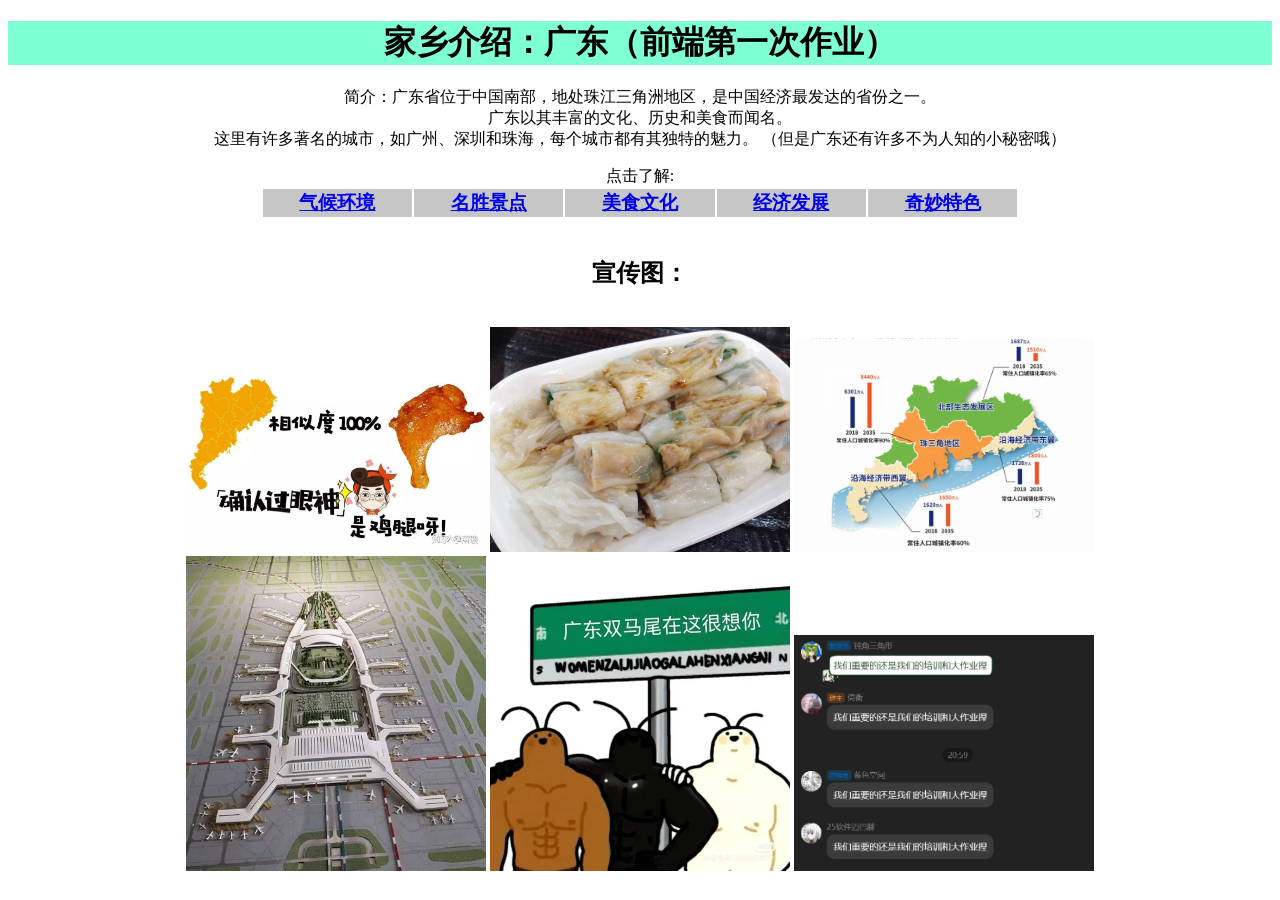
==== index.html @ e21f5397 "first commit" ====
<!DOCTYPE html>
<html lang="zh-CN">
<head>
    <link rel="stylesheet" href="style.css">
    <meta charset="UTF-8">
    <meta name="viewport" content="width=device-width, initial-scale=1.0">
    <title>My First Page</title>
</head>
<body>
    <div style="background-color: aquamarine;">
        <h1>家乡介绍：广东（前端第一次作业）</h1>
    </div>
    
    <p>简介：广东省位于中国南部，地处珠江三角洲地区，是中国经济最发达的省份之一。<br>
        广东以其丰富的文化、历史和美食而闻名。<br>
        这里有许多著名的城市，如广州、深圳和珠海，每个城市都有其独特的魅力。
        （但是广东还有许多不为人知的小秘密哦）
    </p>
    
    点击了解:<br>
    <table>
        <tr>
            <th class="part-title"><a href="1.climate.html">气候环境</a></th>
            <th class="part-title"><a href="2.interest.html">名胜景点</a></th>
            <th class="part-title"><a href="3.food.html">美食文化</a></th>
            <th class="part-title"><a href="4.economic.html">经济发展</a></th>
            <th class="part-title"><a href="5.exceptional.html">奇妙特色</a></th>
        </tr>
    </table>
    <br><h2>宣传图：</h2><br>
    <img src="photo/chick-map.jpg" alt="广东省地图" width="300">
    <img src="photo/dumplings.jpg" alt="肠粉" width="300">
    <img src="photo/生态区位图.jpg" alt="生态区位图" width="300">
    <br>
    <img src="photo/OIP-C.webp" alt="广州白云国际机场" width="300">
    <img src="photo/cookroach.jpg" alt="小精灵" width="300">
    <img src="photo/awa.png" alt="小精灵" width="300">
</body>
</html>
---- style.css ----
.part-title{
    background-color:rgb(198, 198, 198);
    font-size: larger;
}

.list-title{
    background-color: rgb(138, 209, 32);
    font-size: larger;
}

.list-title2{
    background-color: rgb(255, 208, 138);
    font-size: larger;
}

body {
  text-align: center;
}

table {
    width: 60%;
    margin: 0 auto;
}
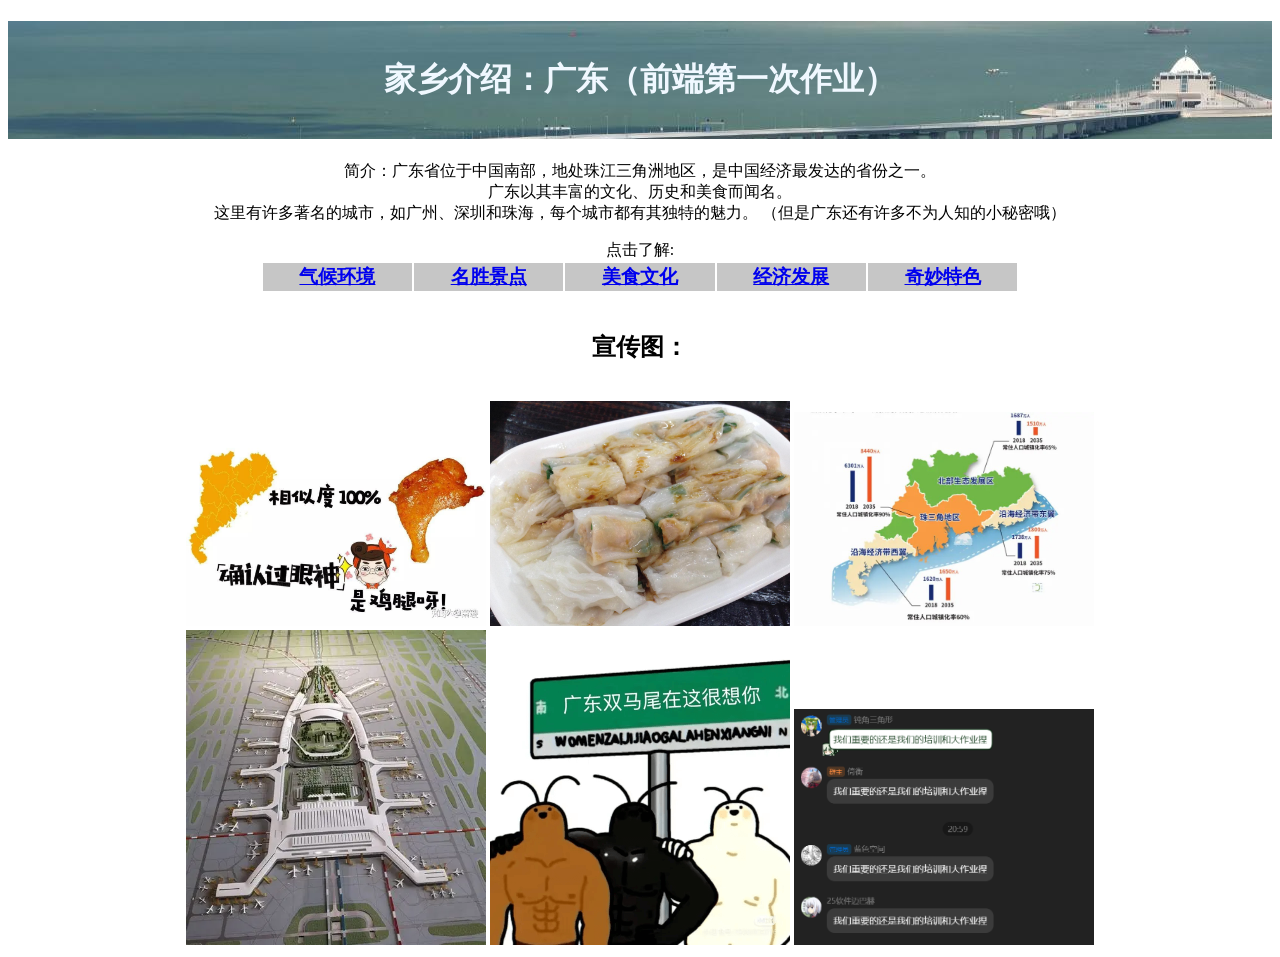
==== commit 27f1b6d3: "nothing" ====
--- a/index.html
+++ b/index.html
@@ -4,11 +4,11 @@
     <link rel="stylesheet" href="style.css">
     <meta charset="UTF-8">
     <meta name="viewport" content="width=device-width, initial-scale=1.0">
-    <title>My First Page</title>
+    <title>家乡介绍：广东（前端第一次作业）</title>
 </head>
 <body>
-    <div style="background-color: aquamarine;">
-        <h1>家乡介绍：广东（前端第一次作业）</h1>
+    <div style="background-image:url(photo/main/bridge1.jpg);color:aliceblue;">
+        <h1><br>家乡介绍：广东（前端第一次作业）<br><br></h1>
     </div>
     
     <p>简介：广东省位于中国南部，地处珠江三角洲地区，是中国经济最发达的省份之一。<br>
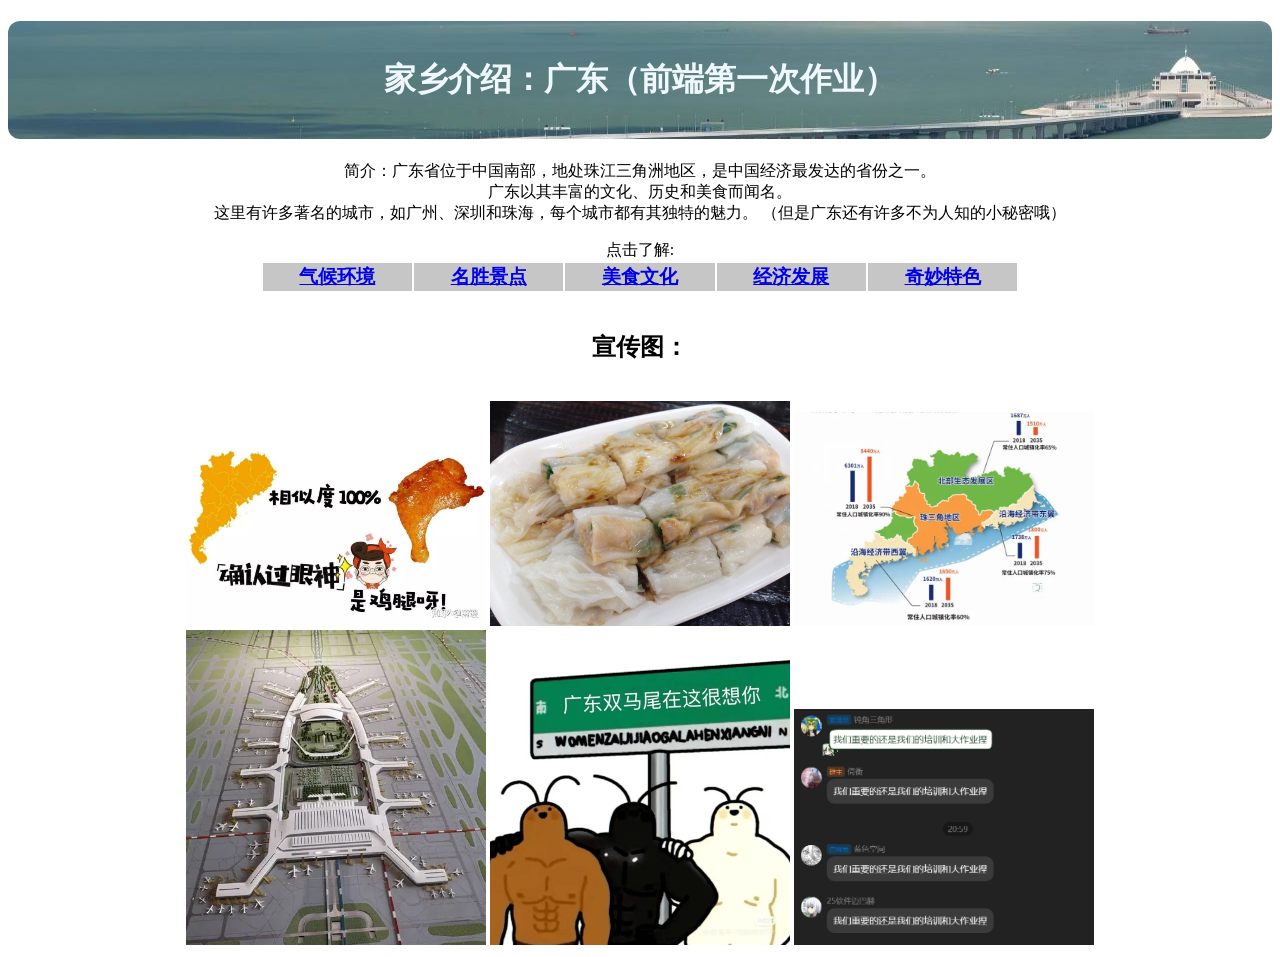
==== commit caf53823: "nothing" ====
--- a/index.html
+++ b/index.html
@@ -7,7 +7,7 @@
     <title>家乡介绍：广东（前端第一次作业）</title>
 </head>
 <body>
-    <div style="background-image:url(photo/main/bridge1.jpg);color:aliceblue;">
+    <div class="page-head">
         <h1><br>家乡介绍：广东（前端第一次作业）<br><br></h1>
     </div>
     
--- a/style.css
+++ b/style.css
@@ -13,6 +13,12 @@
     font-size: larger;
 }
 
+.page-head{
+    background-image:url(photo/main/bridge1.jpg);
+    color:aliceblue;
+    border-radius: 12px;
+}
+
 body {
   text-align: center;
 }
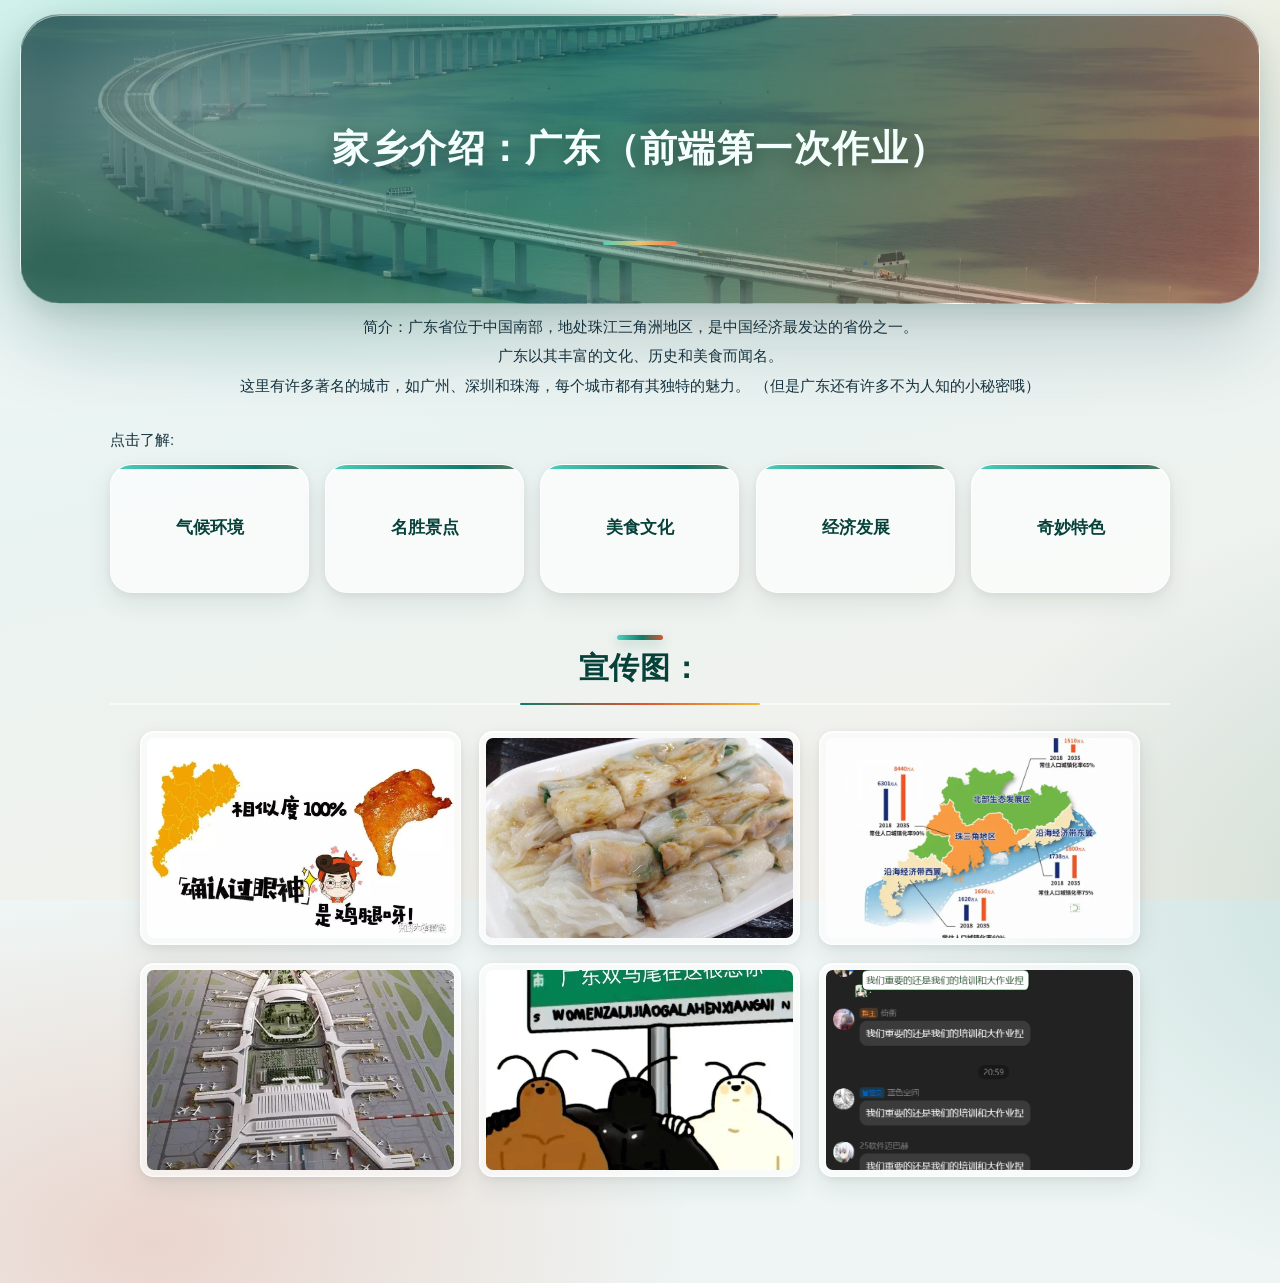
==== commit c3ffcc64: "AIassist" ====
--- a/index.html
+++ b/index.html
@@ -7,33 +7,102 @@
     <title>家乡介绍：广东（前端第一次作业）</title>
 </head>
 <body>
-    <div class="page-head">
+    <div class="page-head" style="overflow:hidden;">
         <h1><br>家乡介绍：广东（前端第一次作业）<br><br></h1>
     </div>
     
-    <p>简介：广东省位于中国南部，地处珠江三角洲地区，是中国经济最发达的省份之一。<br>
+    <p data-reveal>简介：广东省位于中国南部，地处珠江三角洲地区，是中国经济最发达的省份之一。<br>
         广东以其丰富的文化、历史和美食而闻名。<br>
         这里有许多著名的城市，如广州、深圳和珠海，每个城市都有其独特的魅力。
         （但是广东还有许多不为人知的小秘密哦）
     </p>
     
-    点击了解:<br>
+    <div data-reveal="left" style="max-width:1060px;margin:26px auto 10px;text-align:left;">点击了解:</div>
     <table>
         <tr>
-            <th class="part-title"><a href="1.climate.html">气候环境</a></th>
-            <th class="part-title"><a href="2.interest.html">名胜景点</a></th>
-            <th class="part-title"><a href="3.food.html">美食文化</a></th>
-            <th class="part-title"><a href="4.economic.html">经济发展</a></th>
-            <th class="part-title"><a href="5.exceptional.html">奇妙特色</a></th>
+            <th class="part-title" data-reveal="zoom" style="--reveal-delay:0ms"><a href="1.climate.html">气候环境</a></th>
+            <th class="part-title" data-reveal="zoom" style="--reveal-delay:110ms"><a href="2.interest.html">名胜景点</a></th>
+            <th class="part-title" data-reveal="zoom" style="--reveal-delay:220ms"><a href="3.food.html">美食文化</a></th>
+            <th class="part-title" data-reveal="zoom" style="--reveal-delay:330ms"><a href="4.economic.html">经济发展</a></th>
+            <th class="part-title" data-reveal="zoom" style="--reveal-delay:440ms"><a href="5.exceptional.html">奇妙特色</a></th>
         </tr>
     </table>
-    <br><h2>宣传图：</h2><br>
-    <img src="photo/chick-map.jpg" alt="广东省地图" width="300">
-    <img src="photo/dumplings.jpg" alt="肠粉" width="300">
-    <img src="photo/生态区位图.jpg" alt="生态区位图" width="300">
-    <br>
-    <img src="photo/OIP-C.webp" alt="广州白云国际机场" width="300">
-    <img src="photo/cookroach.jpg" alt="小精灵" width="300">
-    <img src="photo/awa.png" alt="小精灵" width="300">
+    <h2 data-reveal="left">宣传图：</h2>
+    
+    <div class="media page-media" data-reveal>
+        <img data-reveal="zoom" style="--reveal-delay:0ms" src="photo/chick-map.jpg" alt="广东省地图" width="300">
+        <img data-reveal="zoom" style="--reveal-delay:90ms" src="photo/dumplings.jpg" alt="肠粉" width="300">
+        <img data-reveal="zoom" style="--reveal-delay:180ms" src="photo/生态区位图.jpg" alt="生态区位图" width="300">
+        <img data-reveal="zoom" style="--reveal-delay:0ms" src="photo/OIP-C.webp" alt="广州白云国际机场" width="300">
+        <img data-reveal="zoom" style="--reveal-delay:90ms" src="photo/cookroach.jpg" alt="小精灵" width="300">
+        <img data-reveal="zoom" style="--reveal-delay:180ms" src="photo/awa.png" alt="小精灵" width="300">
+    </div>
+
+    <script>
+    (function () {
+        var d = document.documentElement;
+        d.classList.add('js-ready');
+
+        function setup() {
+            var items = Array.prototype.slice.call(document.querySelectorAll('[data-reveal]'));
+
+            if (!('IntersectionObserver' in window)) {
+                items.forEach(function (el) { el.classList.add('is-in'); });
+                return;
+            }
+
+            var io = new IntersectionObserver(function (entries) {
+                entries.forEach(function (entry) {
+                    if (entry.isIntersecting) {
+                        entry.target.classList.add('is-in');
+                        io.unobserve(entry.target);
+                    }
+                });
+            }, { threshold: 0.08, rootMargin: '0px 0px -8% 0px' });
+
+            items.forEach(function (el) { io.observe(el); });
+        }
+
+        // 顶部阅读进度条
+        function progress() {
+            var bar = document.createElement('div');
+            bar.className = 'read-progress';
+            bar.setAttribute('aria-hidden', 'true');
+            document.body.appendChild(bar);
+
+            var ticking = false;
+
+            function update() {
+                ticking = false;
+                var doc = document.documentElement;
+                var max = doc.scrollHeight - window.innerHeight;
+                var p = max > 0 ? Math.min(1, Math.max(0, window.pageYOffset / max)) : 0;
+                bar.style.setProperty('--p', p.toFixed(4));
+            }
+
+            function onScroll() {
+                if (!ticking) {
+                    ticking = true;
+                    window.requestAnimationFrame(update);
+                }
+            }
+
+            window.addEventListener('scroll', onScroll, { passive: true });
+            window.addEventListener('resize', onScroll);
+            update();
+        }
+
+        function boot() {
+            setup();
+            progress();
+        }
+
+        if (document.readyState === 'loading') {
+            document.addEventListener('DOMContentLoaded', boot);
+        } else {
+            boot();
+        }
+    })();
+    </script>
 </body>
-</html>+</html>
--- a/style.css
+++ b/style.css
@@ -1,29 +1,1070 @@
-.part-title{
-    background-color:rgb(198, 198, 198);
-    font-size: larger;
-}
-
-.list-title{
-    background-color: rgb(138, 209, 32);
-    font-size: larger;
-}
-
-.list-title2{
-    background-color: rgb(255, 208, 138);
-    font-size: larger;
-}
-
-.page-head{
-    background-image:url(photo/main/bridge1.jpg);
-    color:aliceblue;
-    border-radius: 12px;
+@charset "UTF-8";
+
+/* ==========================================================================
+   家乡介绍：广东 · 视觉与动效层
+   --------------------------------------------------------------------------
+   本文件只负责“表现层”：配色、排版、布局、过渡与动画。
+   页面中的全部文字信息、图片与视频资源均未做任何改动。
+   ========================================================================== */
+
+/* --------------------------------------------------------------------------
+   1. 设计变量
+   -------------------------------------------------------------------------- */
+:root {
+    /* 主色调：岭南青绿 + 木棉暖橙 */
+    --jade-900: #06413a;
+    --jade-800: #0a5b50;
+    --jade-600: #0f7a6b;
+    --jade-300: #4fd1bb;
+    --coral-700: #b3452b;
+    --coral-600: #d9542f;
+    --coral-400: #f4784a;
+    --amber-400: #f7b733;
+    --gold-400: #e9c46a;
+
+    /* 中性色：正文统一用一个偏墨绿的深色，避免有的段落灰、有的段落黑 */
+    --ink: #0d2630;
+    --ink-body: #14313d;
+    --ink-soft: #35525d;
+    --ink-muted: #5f7883;
+    --line: rgba(255, 255, 255, .58);
+    --line-strong: rgba(255, 255, 255, .78);
+
+    /* ---- 液态玻璃（Liquid Glass）参数 ----------------------------------
+       玻璃 = 半透明底色 + 背景模糊与饱和 + 1px 亮边框 + 内高光 + 外投影
+       --glass-*   玻璃底色（越白越亮，透明度越低越“实”）
+       --glass-blur 背景模糊半径；--glass-sat 背景饱和度
+       --edge-*    边缘高光，模拟玻璃厚度对光线的折射
+       -------------------------------------------------------------------- */
+    --glass: rgba(255, 255, 255, .48);
+    --glass-strong: rgba(255, 255, 255, .66);
+    --glass-soft: rgba(255, 255, 255, .30);
+    --glass-tint: rgba(255, 255, 255, .16);
+    --glass-blur: 22px;
+    --glass-sat: 185%;
+    --edge-hi: inset 0 1px 0 rgba(255, 255, 255, .85);
+    --edge-lo: inset 0 -1px 0 rgba(255, 255, 255, .30);
+    --edge-ring: inset 0 0 0 1px rgba(255, 255, 255, .34);
+
+    /* 兼容旧变量名（页面里多处引用，统一指向玻璃色） */
+    --surface: rgba(255, 255, 255, .55);
+    --surface-2: rgba(255, 255, 255, .40);
+    --surface-3: rgba(255, 255, 255, .62);
+
+    /* 页面底色：给玻璃提供可折射的内容，玻璃才有“厚度感” */
+    --page-bg: #eef5f4;
+
+    /* 阴影：玻璃用双层阴影（贴身的接触阴影 + 大范围扩散阴影）才显得悬浮 */
+    --shadow-xs: 0 1px 2px rgba(8, 48, 44, .07);
+    --shadow-sm: 0 2px 8px rgba(8, 48, 44, .07), 0 10px 26px rgba(8, 48, 44, .08);
+    --shadow-md: 0 4px 14px rgba(8, 48, 44, .09), 0 20px 46px rgba(8, 48, 44, .13);
+    --shadow-lg: 0 8px 26px rgba(8, 48, 44, .12), 0 36px 80px rgba(8, 48, 44, .18);
+    --glow-jade: 0 10px 30px rgba(15, 122, 107, .30);
+    --glow-coral: 0 10px 30px rgba(217, 84, 47, .28);
+
+    /* 圆角：玻璃要更圆润才像水滴 */
+    --r-xs: 10px;
+    --r-sm: 14px;
+    --r-md: 22px;
+    --r-lg: 30px;
+    --r-xl: 40px;
+
+    /* 动效曲线与时长 */
+    --ease-out: cubic-bezier(.22, .8, .28, 1);
+    --ease-soft: cubic-bezier(.4, 0, .2, 1);
+    --ease-spring: cubic-bezier(.34, 1.4, .5, 1);
+    --ease-fluid: cubic-bezier(.32, .72, 0, 1);
+    --t-fast: .18s;
+    --t-base: .35s;
+    --t-slow: .7s;
+}
+
+/* --------------------------------------------------------------------------
+   2. 基础与排版
+   -------------------------------------------------------------------------- */
+*,
+*::before,
+*::after {
+    box-sizing: border-box;
+}
+
+html {
+    scroll-behavior: smooth;
+    -webkit-text-size-adjust: 100%;
 }
 
 body {
-  text-align: center;
-}
-
+    margin: 0;
+    padding: 0 0 80px;
+    /* 全文统一居中（标题、正文、列表、卡片文字都继承这一条） */
+    text-align: center;
+    font-family: "PingFang SC", "HarmonyOS Sans SC", "Microsoft YaHei",
+        "Hiragino Sans GB", "Source Han Sans SC", "Noto Sans SC",
+        -apple-system, BlinkMacSystemFont, "Segoe UI", Roboto, Arial, sans-serif;
+    font-size: clamp(15px, 1.02vw, 17px);
+    line-height: 1.85;
+    color: var(--ink-body);
+    background-color: var(--page-bg);
+    /* 背景光斑：给玻璃提供“可被折射的内容”。玻璃之所以像玻璃，
+       靠的就是身后有颜色和明暗变化，纯白底上的玻璃是看不出来的 */
+    background-image:
+        radial-gradient(46% 38% at 14% 6%, rgba(79, 209, 187, .42), transparent 62%),
+        radial-gradient(40% 34% at 88% 2%, rgba(233, 196, 106, .40), transparent 60%),
+        radial-gradient(52% 44% at 78% 62%, rgba(15, 122, 107, .22), transparent 66%),
+        radial-gradient(44% 40% at 8% 92%, rgba(217, 84, 47, .20), transparent 64%),
+        linear-gradient(168deg, #f3faf9 0%, #e9f3f2 45%, #f6f1ea 100%);
+    background-attachment: fixed, fixed, fixed, fixed, fixed;
+    background-size: 150% 150%, 140% 140%, 160% 160%, 150% 150%, 100% 100%;
+    background-repeat: no-repeat;
+    overflow-x: hidden;
+    animation: page-in .8s var(--ease-out) both, bg-drift 34s var(--ease-soft) infinite alternate;
+}
+
+/* 背景光斑缓慢游动：玻璃后的景物在动，玻璃的通透感才活起来 */
+@keyframes bg-drift {
+    from { background-position: 0% 0%, 100% 0%, 100% 100%, 0% 100%, 0 0; }
+    to   { background-position: 6% 4%, 94% 6%, 92% 94%, 6% 92%, 0 0; }
+}
+
+@keyframes page-in {
+    from { opacity: 0; }
+    to   { opacity: 1; }
+}
+
+/* 正文容器：把直接子元素收在中轴线上。
+   注意 1：这里不要写 text-align，否则 :not() 的高优先级会压过标题与卡片的对齐设置，
+           统一交给 body 的 text-align: center 继承。
+   注意 2：必须排除 video —— 视频是 <body> 的直接子元素，
+           一旦被这条规则命中就会被强制拉宽到 1060px（width 属性失效、画面变形）。 */
+body > *:not(.page-head):not(.read-progress):not(script):not(video) {
+    width: min(1060px, calc(100% - 40px));
+    margin-left: auto;
+    margin-right: auto;
+}
+
+/* 段落：统一颜色与居中（不在这里写 text-align，避免重复且便于统一调整） */
+p {
+    margin: 0 auto 1.05em;
+    color: var(--ink-body);
+    line-height: 1.95;
+}
+
+/* 行内跳转链接 */
+a {
+    color: var(--jade-600);
+    font-weight: 600;
+    text-decoration: none;
+    border-bottom: 1px solid rgba(15, 122, 107, .30);
+    transition: color var(--t-fast) var(--ease-soft),
+        border-color var(--t-fast) var(--ease-soft);
+}
+
+a:hover {
+    color: var(--coral-600);
+    border-bottom-color: var(--coral-400);
+}
+
+a:focus-visible {
+    outline: 2px solid var(--jade-300);
+    outline-offset: 3px;
+    border-radius: 4px;
+}
+
+/* 标题 */
+h1, h2, h3, h4 {
+    line-height: 1.35;
+    margin: 0 0 .6em;
+    text-wrap: balance;
+    text-align: center;
+}
+
+/* 章节标题：文字居中，装饰与下划线贴合标题本身
+   用 display:table 才能让块级标题收缩到文字宽度（width:fit-content 对 h2 不生效） */
+h2 {
+    position: relative;
+    display: table;
+    max-width: 100%;
+    margin: 54px auto 26px;
+    padding: 0 4px 15px;
+    font-size: clamp(1.35rem, 2.5vw, 1.9rem);
+    font-weight: 800;
+    letter-spacing: .02em;
+    color: var(--jade-900);
+    text-align: center;
+    border-bottom: 2px solid var(--line);
+}
+
+/* 标题上方的渐变小条，居中放在标题正上方 */
+h2::before {
+    content: "";
+    position: absolute;
+    left: 50%;
+    transform: translateX(-50%);
+    top: -12px;
+    width: 46px;
+    height: 5px;
+    border-radius: 99px;
+    background: linear-gradient(90deg, var(--jade-300), var(--jade-600) 55%, var(--coral-600));
+    box-shadow: 0 4px 12px rgba(15, 122, 107, .30);
+    animation: bar-breathe 4.5s var(--ease-soft) infinite;
+}
+
+/* 下划线从中间向两侧展开 */
+h2::after {
+    content: "";
+    position: absolute;
+    left: 50%;
+    bottom: -2px;
+    width: min(240px, 70%);
+    height: 2px;
+    border-radius: 99px;
+    background: linear-gradient(90deg, var(--jade-600), var(--coral-600), var(--amber-400));
+    transform: translateX(-50%) scaleX(0);
+    transform-origin: center;
+    animation: rule-grow 1.1s var(--ease-out) .25s both;
+}
+
+@keyframes bar-breathe {
+    0%, 100% { transform: translateX(-50%) scaleY(1); opacity: 1; }
+    50%      { transform: translateX(-50%) scaleY(.72); opacity: .85; }
+}
+
+@keyframes rule-grow {
+    from { transform: translateX(-50%) scaleX(0); }
+    to   { transform: translateX(-50%) scaleX(1); }
+}
+
+/* 带内联配色的 h3 小徽标：做成一颗玻璃药丸 */
+h3 {
+    margin: 34px auto 18px;
+    font-size: clamp(1.02rem, 1.5vw, 1.18rem);
+    font-weight: 700;
+    text-align: center;
+}
+
+h3 > div {
+    position: relative;
+    overflow: hidden;
+    display: inline-block;
+    padding: 10px 26px;
+    border-radius: 999px;
+    border: 1px solid rgba(255, 255, 255, .74);
+    box-shadow: var(--shadow-sm), var(--edge-hi), var(--edge-ring);
+    background-image: linear-gradient(180deg, rgba(255, 255, 255, .48), rgba(255, 255, 255, 0) 60%);
+    backdrop-filter: blur(16px) saturate(190%);
+    -webkit-backdrop-filter: blur(16px) saturate(190%);
+    transition: transform var(--t-base) var(--ease-spring),
+        box-shadow var(--t-base) var(--ease-soft);
+}
+
+h3 > div:hover {
+    transform: translateY(-3px) scale(1.02);
+    box-shadow: var(--shadow-md), var(--edge-hi), var(--edge-ring);
+}
+
+hr {
+    width: min(1060px, calc(100% - 40px));
+    height: 1px;
+    margin: 46px auto;
+    border: 0;
+    background: linear-gradient(90deg, transparent, rgba(255, 255, 255, .85) 18%, rgba(255, 255, 255, .85) 82%, transparent);
+}
+
+/* --------------------------------------------------------------------------
+   3. 顶部横幅（page-head）—— 主要玻璃面板
+   -------------------------------------------------------------------------- */
+.page-head {
+    position: relative;
+    isolation: isolate;
+    overflow: hidden;
+    display: flex;
+    align-items: center;
+    justify-content: center;
+    min-height: 240px;
+    width: min(1240px, calc(100% - 28px));
+    margin: 14px auto 8px;
+    padding: 58px 24px;
+    border-radius: var(--r-xl);
+    background-image: linear-gradient(115deg, rgba(6, 65, 58, .72), rgba(15, 122, 107, .52) 46%, rgba(217, 84, 47, .50)), url(photo/main/bridge1.jpg);
+    background-size: cover, cover;
+    background-position: center, center 42%;
+    background-repeat: no-repeat, no-repeat;
+    /* 玻璃三件套：外投影让它浮起来，内侧高光模拟玻璃厚度，1px 亮边勾出轮廓 */
+    border: 1px solid rgba(255, 255, 255, .38);
+    box-shadow:
+        var(--shadow-lg),
+        inset 0 1px 0 rgba(255, 255, 255, .55),
+        inset 0 -18px 40px rgba(255, 255, 255, .10);
+    backdrop-filter: blur(14px) saturate(150%);
+    -webkit-backdrop-filter: blur(14px) saturate(150%);
+    animation: hero-zoom 1.6s var(--ease-out) both;
+    transition: transform var(--t-slow) var(--ease-fluid),
+        box-shadow var(--t-slow) var(--ease-soft);
+}
+
+/* 悬停：玻璃微微抬起并加大扩散阴影，像被指尖托起 */
+.page-head:hover {
+    transform: translateY(-4px);
+    box-shadow:
+        var(--shadow-lg),
+        0 46px 100px rgba(8, 48, 44, .20),
+        inset 0 1px 0 rgba(255, 255, 255, .68);
+}
+
+@keyframes hero-zoom {
+    from { background-size: cover, 112%; opacity: .4; }
+    to   { background-size: cover, 100%; opacity: 1; }
+}
+
+/* 缓慢流动的高光 + 一道斜向流动的高光带（液态感的关键） */
+.page-head::before,
+.page-head::after {
+    content: "";
+    position: absolute;
+    z-index: 0;
+    pointer-events: none;
+}
+
+.page-head::before {
+    inset: -30% -10%;
+    background: radial-gradient(40% 62% at 20% 38%, rgba(255, 255, 255, .34), transparent 64%);
+    animation: hero-breathe 9s var(--ease-soft) infinite alternate;
+}
+
+.page-head::after {
+    inset: -20% -40%;
+    background: linear-gradient(102deg,
+            transparent 38%,
+            rgba(255, 255, 255, .10) 45%,
+            rgba(255, 255, 255, .38) 50%,
+            rgba(255, 255, 255, .10) 55%,
+            transparent 62%);
+    transform: translateX(-60%);
+    animation: liquid-sheen 7.5s var(--ease-fluid) infinite;
+}
+
+/* 高光带缓慢从左扫到右，中途停一下，像液体表面被光扫过 */
+@keyframes liquid-sheen {
+    0%        { transform: translateX(-70%); opacity: 0; }
+    12%       { opacity: 1; }
+    55%       { transform: translateX(70%); opacity: 0; }
+    100%      { transform: translateX(70%); opacity: 0; }
+}
+
+@keyframes hero-breathe {
+    from { opacity: .45; transform: scale(.94); }
+    to   { opacity: 1; transform: scale(1.08); }
+}
+
+.page-head > a {
+    position: relative;
+    z-index: 1;
+    max-width: 100%;
+    border: 0;
+    color: inherit;
+}
+
+.page-head h1 {
+    margin: 0;
+    font-size: clamp(1.05rem, 2.9vw, 2.5rem);
+    font-weight: 800;
+    letter-spacing: .04em;
+    color: #f4fffd;
+    text-shadow: 0 4px 22px rgba(0, 0, 0, .42);
+    overflow-wrap: break-word;
+    transition: transform var(--t-base) var(--ease-spring), letter-spacing var(--t-base) var(--ease-soft);
+    animation: fade-up .9s var(--ease-out) .12s both;
+}
+
+.page-head a:hover h1 {
+    transform: translateY(-4px) scale(1.025);
+    letter-spacing: .07em;
+}
+
+.page-head h1::after {
+    content: "";
+    display: block;
+    width: 74px;
+    height: 4px;
+    margin: 18px auto 0;
+    border-radius: 99px;
+    background: linear-gradient(90deg, var(--jade-300), var(--gold-400), var(--coral-400));
+    box-shadow: 0 0 20px rgba(255, 255, 255, .5);
+    transition: width var(--t-slow) var(--ease-out);
+}
+
+.page-head a:hover h1::after {
+    width: 150px;
+}
+
+/* --------------------------------------------------------------------------
+   4. 首页导航表（.part-title）
+   -------------------------------------------------------------------------- */
 table {
-    width: 60%;
-    margin: 0 auto;
-}+    width: 100%;
+    margin: 0 auto 28px;
+    border-collapse: separate;
+    border-spacing: 0;
+    text-align: center;
+    background: var(--glass);
+    border: 1px solid var(--line);
+    border-radius: var(--r-md);
+    overflow: hidden;
+    box-shadow: var(--shadow-sm), var(--edge-hi);
+    backdrop-filter: blur(var(--glass-blur)) saturate(var(--glass-sat));
+    -webkit-backdrop-filter: blur(var(--glass-blur)) saturate(var(--glass-sat));
+}
+
+/* 兼容不支持 :has() 的旧浏览器：导航卡片仍然是胶囊样式 */
+table th.part-title {
+    padding: 24px 12px;
+    font-size: clamp(.95rem, 1.3vw, 1.1rem);
+    font-weight: 700;
+    color: var(--jade-900);
+    background: var(--glass-strong);
+    border: 1px solid var(--line);
+    border-radius: var(--r-md);
+    box-shadow: var(--shadow-sm), var(--edge-hi);
+}
+
+/* 首页的导航表：卡片式、可点击、悬停抬升 */
+table:has(.part-title) {
+    border: 0;
+    background: transparent;
+    box-shadow: none;
+    overflow: visible;
+}
+
+table:has(.part-title) tr {
+    display: grid;
+    grid-template-columns: repeat(5, minmax(0, 1fr));
+    gap: 16px;
+}
+
+table:has(.part-title) th {
+    display: block;
+}
+
+/* 导航卡片：一块厚玻璃。底色很淡，主要靠模糊 + 亮边 + 内高光成形 */
+.part-title {
+    position: relative;
+    overflow: hidden;
+    padding: 0;
+    font-size: clamp(.95rem, 1.3vw, 1.1rem);
+    background: var(--glass-strong);
+    border: 1px solid var(--line);
+    border-radius: var(--r-md);
+    box-shadow: var(--shadow-sm), var(--edge-hi), var(--edge-ring);
+    backdrop-filter: blur(var(--glass-blur)) saturate(var(--glass-sat));
+    -webkit-backdrop-filter: blur(var(--glass-blur)) saturate(var(--glass-sat));
+    transform-origin: center bottom;
+    transition: transform var(--t-base) var(--ease-spring),
+        box-shadow var(--t-base) var(--ease-soft),
+        border-color var(--t-base) var(--ease-soft),
+        background-color var(--t-base) var(--ease-soft);
+    animation: card-pop .7s var(--ease-spring) both;
+}
+
+/* 玻璃顶部的柔和高光：模拟光从上方打下来的光泽 */
+.part-title {
+    background-image: linear-gradient(180deg, rgba(255, 255, 255, .55), rgba(255, 255, 255, 0) 58%);
+    background-repeat: no-repeat;
+}
+
+.part-title:nth-child(1) { animation-delay: .10s; }
+.part-title:nth-child(2) { animation-delay: .18s; }
+.part-title:nth-child(3) { animation-delay: .26s; }
+.part-title:nth-child(4) { animation-delay: .34s; }
+.part-title:nth-child(5) { animation-delay: .42s; }
+
+@keyframes card-pop {
+    from { opacity: 0; transform: translateY(26px) scale(.94); }
+    to   { opacity: 1; transform: translateY(0) scale(1); }
+}
+
+.part-title > a {
+    display: block;
+    padding: 24px 12px;
+    color: var(--jade-900);
+    font-weight: 700;
+    border: 0;
+    transition: color var(--t-base) var(--ease-soft);
+}
+
+/* 顶部彩条：玻璃边缘的一抹彩色折射 */
+.part-title::before {
+    content: "";
+    position: absolute;
+    inset: 0 0 auto;
+    height: 4px;
+    border-radius: 99px 99px 0 0;
+    background: linear-gradient(90deg, var(--jade-300), var(--jade-600), var(--coral-400), var(--amber-400));
+    background-size: 220% 100%;
+    animation: flow-x 6s linear infinite;
+}
+
+/* 斜向扫过的高光：悬停时玻璃被光扫过，这是“液态”的主要来源 */
+.part-title::after {
+    content: "";
+    position: absolute;
+    inset: -30% -60%;
+    z-index: 0;
+    background: linear-gradient(102deg,
+            transparent 40%,
+            rgba(255, 255, 255, .30) 47%,
+            rgba(255, 255, 255, .78) 50%,
+            rgba(255, 255, 255, .30) 53%,
+            transparent 60%);
+    transform: translateX(-80%) skewX(-6deg);
+    opacity: 0;
+    transition: transform .85s var(--ease-fluid), opacity .5s var(--ease-soft);
+    pointer-events: none;
+}
+
+@keyframes flow-x {
+    from { background-position: 0% 0; }
+    to   { background-position: 220% 0; }
+}
+
+/* 悬停时从下往上填满的渐变层 */
+.part-title > a {
+    position: relative;
+    z-index: 1;
+}
+
+/* 悬停：玻璃加厚（底色更亮、模糊更强）并明显抬起 */
+.part-title:hover,
+.part-title:focus-within {
+    transform: translateY(-10px) scale(1.04);
+    border-color: rgba(255, 255, 255, .92);
+    background: rgba(255, 255, 255, .78);
+    backdrop-filter: blur(30px) saturate(210%);
+    -webkit-backdrop-filter: blur(30px) saturate(210%);
+    box-shadow:
+        var(--shadow-md),
+        var(--glow-jade),
+        inset 0 1px 0 rgba(255, 255, 255, .95),
+        inset 0 0 0 1px rgba(255, 255, 255, .45);
+}
+
+.part-title:hover::after,
+.part-title:focus-within::after {
+    transform: translateX(80%) skewX(-6deg);
+    opacity: 1;
+}
+
+.part-title:hover > a,
+.part-title:focus-within > a {
+    color: var(--jade-900);
+}
+
+/* 小屏导航改为单列堆叠 */
+@media (max-width: 820px) {
+    table:has(.part-title) tr {
+        grid-template-columns: repeat(2, minmax(0, 1fr));
+    }
+}
+
+@media (max-width: 520px) {
+    table:has(.part-title) tr {
+        grid-template-columns: 1fr;
+    }
+}
+
+/* --------------------------------------------------------------------------
+   5. 内容表格（气候对比等）
+   -------------------------------------------------------------------------- */
+table:not(:has(.part-title)) {
+    font-size: clamp(.86rem, 1.15vw, .98rem);
+    line-height: 1.7;
+    transition: transform var(--t-base) var(--ease-out), box-shadow var(--t-base) var(--ease-soft);
+}
+
+table:not(:has(.part-title)):hover {
+    transform: translateY(-4px);
+    box-shadow: var(--shadow-md), var(--edge-hi);
+}
+
+table:not(:has(.part-title)) th {
+    padding: 15px 16px;
+    color: #f4fffd;
+    font-weight: 700;
+    letter-spacing: .04em;
+    background: linear-gradient(135deg,
+            rgba(10, 91, 80, .88),
+            rgba(15, 122, 107, .78) 55%,
+            rgba(217, 84, 47, .74));
+    background-size: 180% 100%;
+    border: 0;
+    border-right: 1px solid rgba(255, 255, 255, .18);
+    box-shadow: inset 0 1px 0 rgba(255, 255, 255, .30);
+    text-shadow: 0 1px 6px rgba(0, 0, 0, .28);
+    animation: flow-x 9s linear infinite;
+}
+
+table:not(:has(.part-title)) th:last-child {
+    border-right: 0;
+}
+
+table:not(:has(.part-title)) td {
+    padding: 14px 16px;
+    color: var(--ink-soft);
+    border: 0;
+    border-bottom: 1px solid rgba(255, 255, 255, .55);
+    border-right: 1px solid rgba(255, 255, 255, .45);
+    transition: background-color var(--t-fast) var(--ease-soft), color var(--t-fast) var(--ease-soft);
+}
+
+table:not(:has(.part-title)) td:first-child {
+    color: var(--ink);
+    font-weight: 600;
+    background: rgba(255, 255, 255, .46);
+}
+
+table:not(:has(.part-title)) td:last-child {
+    border-right: 0;
+}
+
+table:not(:has(.part-title)) tr:last-child td {
+    border-bottom: 0;
+}
+
+table:not(:has(.part-title)) tbody tr:hover td,
+table:not(:has(.part-title)) tr:hover td {
+    background: rgba(79, 209, 187, .22);
+    color: var(--jade-900);
+}
+
+/* --------------------------------------------------------------------------
+   6. 列表与栏目标题（.list-title / .list-title2）
+   -------------------------------------------------------------------------- */
+ul {
+    margin: 0 auto 1.4em;
+    padding: 0;
+    list-style: none;
+}
+
+/* 列表项整体居中；条目内的说明文字保持左对齐，
+   这样多行文字有统一的起始位置，比逐行居中更好读 */
+li {
+    display: block;
+    width: fit-content;
+    max-width: 100%;
+    margin: 0 auto 22px;
+    text-align: left;
+    color: var(--ink-body);
+}
+
+/* 栏目标题条：一块带色玻璃。颜色保留原来绿/橙的区分，但改成半透明 + 模糊，
+   这样身后的背景会透上来，和整体玻璃语言统一 */
+li.list-title,
+li.list-title2 {
+    position: relative;
+    overflow: hidden;
+    display: table;
+    width: auto;
+    max-width: 100%;
+    margin: 0 auto 12px;
+    padding: 15px 30px 15px 24px;
+    font-size: clamp(1.02rem, 1.6vw, 1.2rem);
+    font-weight: 700;
+    line-height: 1.5;
+    text-align: center;
+    border-radius: var(--r-md);
+    box-shadow: var(--shadow-sm), var(--edge-hi), var(--edge-ring);
+    backdrop-filter: blur(16px) saturate(200%);
+    -webkit-backdrop-filter: blur(16px) saturate(200%);
+    cursor: default;
+    transition: transform var(--t-base) var(--ease-spring),
+        box-shadow var(--t-base) var(--ease-soft),
+        letter-spacing var(--t-base) var(--ease-soft),
+        filter var(--t-base) var(--ease-soft);
+}
+
+/* 空标题条（原文里有一条只有 <br> 的条目）：给个占位符，避免塌成一条细线 */
+li.list-title:empty::before,
+li.list-title2:empty::before {
+    content: "\00a0\00a0\00a0\00a0\00a0\00a0";
+}
+
+/* 条目内文字统一用正文色，不再出现“有的有颜色有的没有” */
+li p,
+li > p {
+    color: var(--ink-body);
+}
+
+/* 左侧竖向高光：模拟玻璃侧面折射出的亮边 */
+li.list-title::before,
+li.list-title2::before {
+    content: "";
+    position: absolute;
+    left: 0;
+    top: 0;
+    bottom: 0;
+    width: 6px;
+    border-radius: var(--r-md) 0 0 var(--r-md);
+    background: linear-gradient(180deg, rgba(255, 255, 255, .92), rgba(255, 255, 255, .42));
+}
+
+/* 缓慢扫过的高光 */
+li.list-title::after,
+li.list-title2::after {
+    content: "";
+    position: absolute;
+    top: 0;
+    bottom: 0;
+    left: -60%;
+    width: 45%;
+    background: linear-gradient(100deg, transparent, rgba(255, 255, 255, .70), transparent);
+    transform: skewX(-18deg);
+    animation: sheen 5.5s var(--ease-soft) infinite;
+    pointer-events: none;
+}
+
+@keyframes sheen {
+    0%        { left: -60%; }
+    35%, 100% { left: 130%; }
+}
+
+.list-title {
+    color: var(--jade-900);
+    background: linear-gradient(120deg,
+            rgba(217, 242, 168, .72),
+            rgba(169, 224, 106, .62) 55%,
+            rgba(127, 208, 74, .68));
+    border: 1px solid rgba(255, 255, 255, .70);
+}
+
+.list-title2 {
+    color: #6b3b12;
+    background: linear-gradient(120deg,
+            rgba(255, 227, 189, .74),
+            rgba(255, 203, 138, .64) 55%,
+            rgba(255, 184, 92, .70));
+    border: 1px solid rgba(255, 255, 255, .74);
+}
+
+li.list-title:hover,
+li.list-title2:hover {
+    transform: translateY(-4px);
+    letter-spacing: .015em;
+    filter: saturate(1.12) brightness(1.04);
+    box-shadow: var(--shadow-md), var(--edge-hi), var(--edge-ring);
+}
+
+/* --------------------------------------------------------------------------
+   7. 图片与视频
+   -------------------------------------------------------------------------- */
+img {
+    max-width: 100%;
+    height: auto;
+    margin: 0;
+    padding: 6px;
+    vertical-align: middle;
+    /* 图片是实心内容，不做模糊；只给玻璃感的亮边 + 投影 + 内侧顶边高光 */
+    background: rgba(255, 255, 255, .58);
+    border: 1px solid rgba(255, 255, 255, .70);
+    border-radius: var(--r-sm);
+    box-shadow: var(--shadow-sm),
+        inset 0 1px 0 rgba(255, 255, 255, .90),
+        inset 0 0 0 1px rgba(255, 255, 255, .28);
+    transition: transform .5s var(--ease-spring),
+        box-shadow .5s var(--ease-soft),
+        filter .5s var(--ease-soft);
+}
+
+/* 图片容器：把散在文字里的图片收进来，统一成规则网格，
+   解决“有的太大有的太小、有的挤在一起、有的紧跟文字不换行”的问题 */
+.media {
+    display: grid;
+    grid-template-columns: repeat(auto-fit, minmax(min(100%, 250px), 1fr));
+    gap: 18px;
+    align-items: center;
+    justify-items: center;
+    width: 100%;
+    max-width: 940px;
+    margin: 20px auto 26px;
+}
+
+/* 只有一张图时：适度放大、居中，并保留它本来的比例（不裁切） */
+.media:has(> img:only-of-type) {
+    grid-template-columns: minmax(0, 1fr);
+    max-width: 680px;
+}
+
+.media:has(> img:only-of-type) > img {
+    aspect-ratio: auto;
+}
+
+/* 首页宣传图：固定三列 = 两行三张 */
+.page-media {
+    grid-template-columns: repeat(3, minmax(0, 1fr));
+    max-width: 1000px;
+}
+
+/* 容器里所有图片统一尺寸，不再受各图 width 属性影响 */
+.media > img {
+    width: 100%;
+    height: auto;
+    aspect-ratio: 3 / 2;
+    object-fit: cover;
+    margin: 0;
+}
+
+/* 图片组后面的 <br> 交给容器负责换行，删掉多余的换行标签 */
+.media + br,
+.media:has(+ br) + br {
+    display: none;
+}
+
+/* 子项说明文字与标题条贴近，保持“一整块”的观感 */
+li > p {
+    margin-top: 0;
+    margin-bottom: 14px;
+}
+
+/* 含视频的容器不需要额外底边距（视频自带外边距） */
+li > p:has(> video) {
+    margin-bottom: 0;
+}
+
+img:hover {
+    transform: translateY(-9px) scale(1.035);
+    box-shadow: var(--shadow-lg), inset 0 1px 0 rgba(255, 255, 255, .95);
+    filter: saturate(1.12) contrast(1.03);
+    z-index: 2;
+}
+
+/* 外层 <p> 收缩到视频的原始宽度，让视频居中且不被拉伸
+   （如果视频外面包了容器，用这条；5.exceptional.html 里视频是 body 的直接子元素，
+     所以下面 video 的规则必须能独立工作） */
+p:has(> video) {
+    width: fit-content;
+    max-width: 100%;
+    margin: 8px auto 26px;
+}
+
+video {
+    display: block;
+    /* 实测注意事项（改动前请看）：
+       1) 只给 max-width:100% —— 让 <video> 保持 width 属性给出的原始尺寸，
+          窄屏时自动等比收缩；
+       2) 千万不要加 max-height！一旦同时存在 max-width 与 max-height，
+          Chromium 会把视频盒子撑满整栏（1060px）再去卡高度，画面被压变形，
+          竖屏视频尤其明显；
+       3) 也不要写 width:100% / max-width:800px，同样会把视频放大。 */
+    max-width: 100%;
+    height: auto;
+    object-fit: contain;
+    margin: 22px auto;
+    /* 注意：视频上不要加 backdrop-filter —— 它会把正在播放的画面也一起糊掉/压暗 */
+    background: rgba(255, 255, 255, .58);
+    border: 1px solid rgba(255, 255, 255, .72);
+    border-radius: var(--r-md);
+    box-shadow: var(--shadow-md), var(--edge-hi);
+    transition: transform var(--t-base) var(--ease-out), box-shadow var(--t-base) var(--ease-soft);
+}
+
+video:hover {
+    transform: scale(1.012);
+    box-shadow: var(--shadow-lg);
+}
+
+/* 视频行：让同一组里的视频并排放在一行；
+   一行放不下时由 flex 等比缩小，始终保持各自原始比例、不变形 */
+.video-row {
+    display: flex;
+    flex-wrap: nowrap;
+    justify-content: center;
+    align-items: center;
+    gap: 24px;
+    width: min(1060px, calc(100% - 40px));
+    margin: 26px auto;
+}
+
+.video-item {
+    flex: 0 1 auto;
+    min-width: 0;
+    display: flex;
+    align-items: center;
+    justify-content: center;
+}
+
+.video-item > video {
+    margin: 0;
+}
+
+/* --------------------------------------------------------------------------
+   8. 进入视口动画（由页面底部的小脚本添加 .is-in）
+   -------------------------------------------------------------------------- */
+html.js-ready [data-reveal] {
+    opacity: 0;
+    transform: translate3d(0, 26px, 0);
+    transition: opacity .7s var(--ease-out), transform .7s var(--ease-out);
+    transition-delay: var(--reveal-delay, 0ms);
+    will-change: opacity, transform;
+}
+
+html.js-ready [data-reveal].is-in {
+    opacity: 1;
+    transform: translate3d(0, 0, 0);
+}
+
+/* data-reveal="left" / "right"：左右滑入 */
+html.js-ready [data-reveal="left"] {
+    transform: translate3d(-34px, 0, 0);
+}
+
+html.js-ready [data-reveal="right"] {
+    transform: translate3d(34px, 0, 0);
+}
+
+html.js-ready [data-reveal="zoom"] {
+    transform: scale(.9);
+}
+
+/* 用于表格等“悬停自带位移”的元素：只淡入 + 轻微模糊，避免覆盖 hover 效果 */
+html.js-ready [data-reveal="fade"] {
+    transform: none;
+    filter: blur(6px);
+    transition: opacity .7s var(--ease-out), filter .7s var(--ease-out);
+    transition-delay: var(--reveal-delay, 0ms);
+}
+
+html.js-ready [data-reveal="fade"].is-in {
+    filter: blur(0);
+}
+
+html.js-ready [data-reveal].is-in {
+    transform: none;
+}
+
+@keyframes fade-up {
+    from { opacity: 0; transform: translateY(26px); }
+    to   { opacity: 1; transform: translateY(0); }
+}
+
+/* --------------------------------------------------------------------------
+   9. 顶部阅读进度条
+   -------------------------------------------------------------------------- */
+.read-progress {
+    position: fixed;
+    top: 0;
+    left: 0;
+    width: 100%;
+    height: 4px;
+    z-index: 999;
+    transform: scaleX(var(--p, 0));
+    transform-origin: 0 50%;
+    background: linear-gradient(90deg, var(--jade-300), var(--jade-600) 42%, var(--gold-400) 72%, var(--coral-600));
+    box-shadow: 0 0 14px rgba(15, 122, 107, .45);
+    transition: transform .12s linear;
+    pointer-events: none;
+}
+
+/* --------------------------------------------------------------------------
+   10. 响应式
+   -------------------------------------------------------------------------- */
+@media (max-width: 900px) {
+    .page-head {
+        min-height: 200px;
+        padding: 44px 20px;
+        border-radius: 0 0 var(--r-lg) var(--r-lg);
+    }
+
+    h2 {
+        margin-top: 42px;
+    }
+
+    /* 图片容器：小屏适当缩小间距与最小列宽 */
+    .media {
+        gap: 14px;
+        grid-template-columns: repeat(auto-fit, minmax(min(100%, 200px), 1fr));
+    }
+
+    .media > img {
+        padding: 5px;
+    }
+
+    .page-media {
+        grid-template-columns: repeat(3, minmax(0, 1fr));
+    }
+
+    li.list-title,
+    li.list-title2 {
+        padding: 13px 20px 13px 18px;
+    }
+}
+
+@media (max-width: 700px) {
+    /* 窄屏下首页宣传图改为两列，避免三列太挤 */
+    .page-media {
+        grid-template-columns: repeat(2, minmax(0, 1fr));
+    }
+
+    /* 手机屏太窄，两个视频并排会小到看不清，改为上下排列 */
+    .video-row {
+        flex-wrap: wrap;
+        gap: 16px;
+    }
+
+    .video-item {
+        flex: 1 1 100%;
+    }
+}
+
+@media (max-width: 560px) {
+    body {
+        padding-bottom: 56px;
+    }
+
+    body > *:not(.page-head):not(.read-progress):not(script):not(video) {
+        width: calc(100% - 28px);
+    }
+
+    .page-head {
+        min-height: 168px;
+        padding: 32px 14px;
+    }
+
+    .page-head h1 {
+        font-size: 1.05rem;
+        letter-spacing: .02em;
+    }
+
+    hr {
+        width: calc(100% - 28px);
+        margin: 34px auto;
+    }
+
+    li.list-title::after,
+    li.list-title2::after {
+        animation: none;
+    }
+}
+
+/* --------------------------------------------------------------------------
+   11. 无障碍：尊重“减弱动态效果”的系统设置
+   -------------------------------------------------------------------------- */
+@media (prefers-reduced-motion: reduce) {
+    html {
+        scroll-behavior: auto;
+    }
+
+    *,
+    *::before,
+    *::after {
+        animation-duration: .001ms !important;
+        animation-iteration-count: 1 !important;
+        transition-duration: .001ms !important;
+    }
+
+    html.js-ready [data-reveal] {
+        opacity: 1;
+        transform: none;
+    }
+
+    .read-progress {
+        transition: none;
+    }
+}
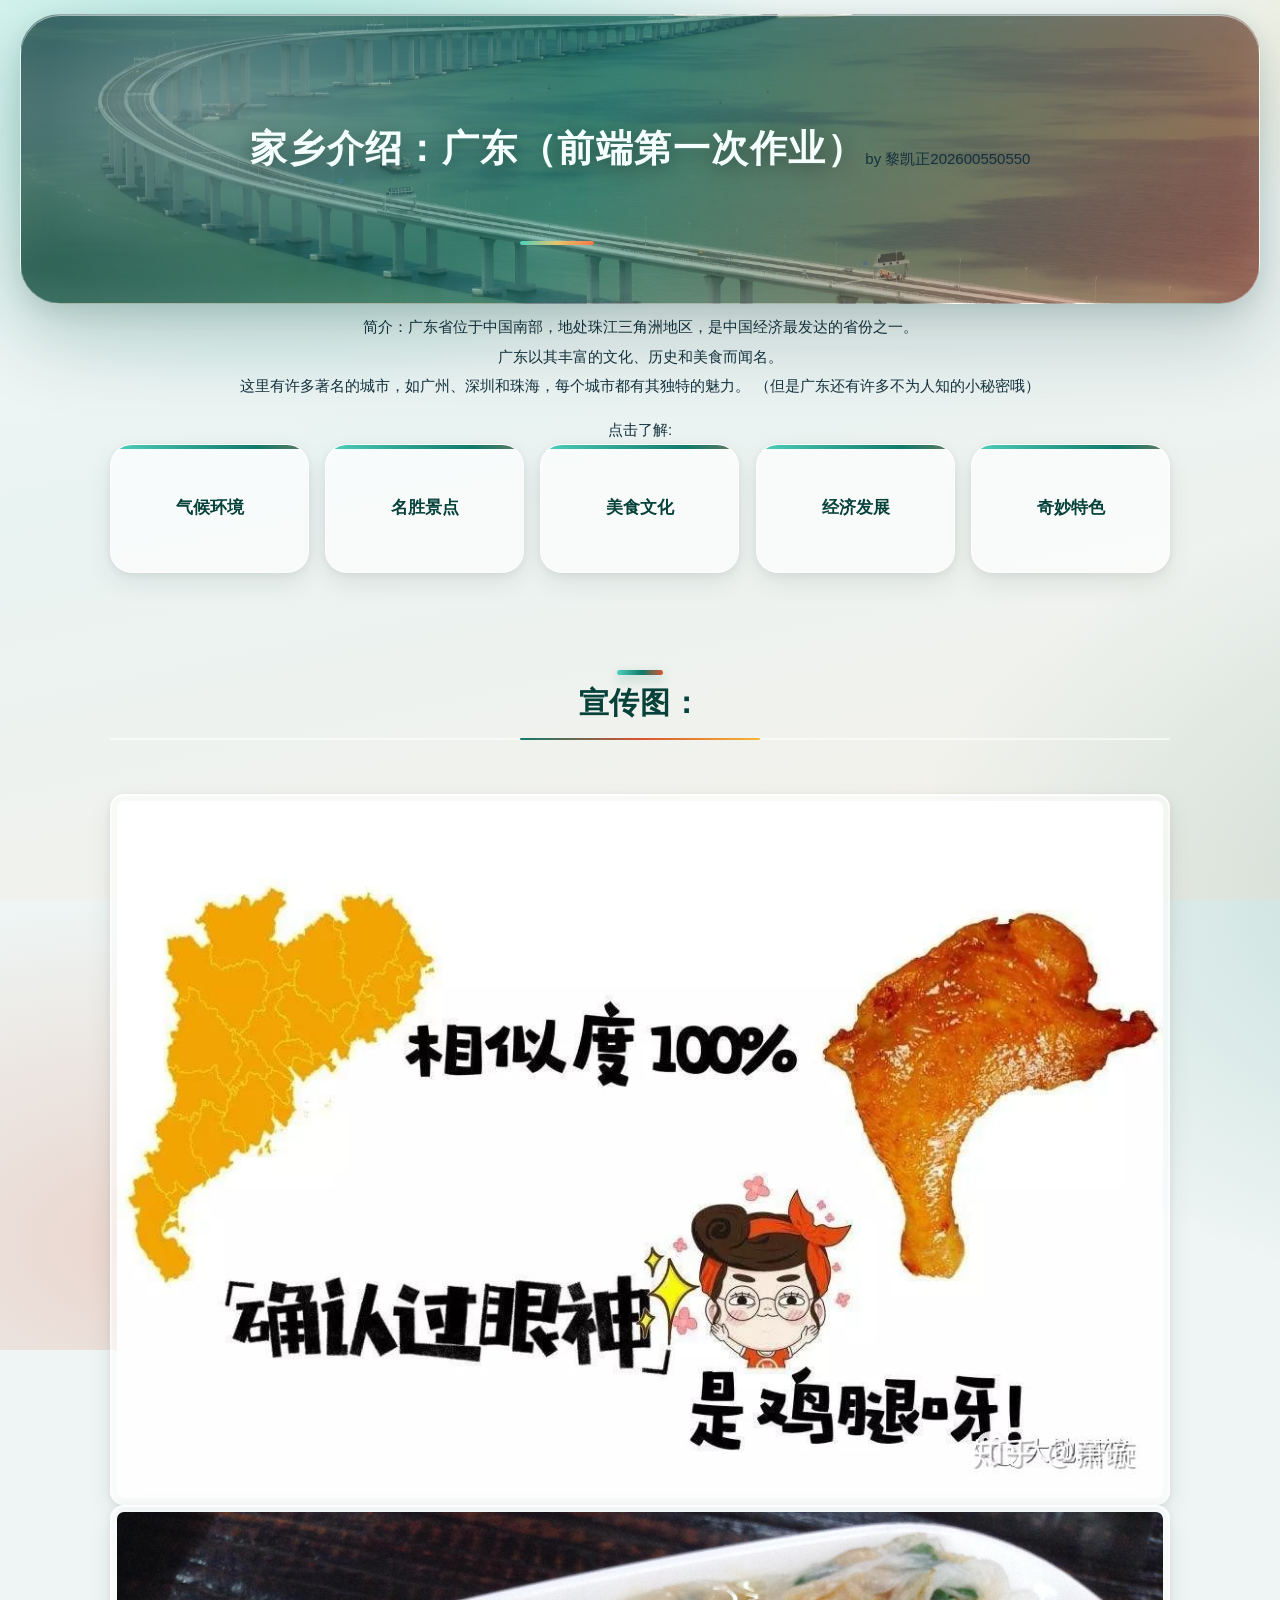
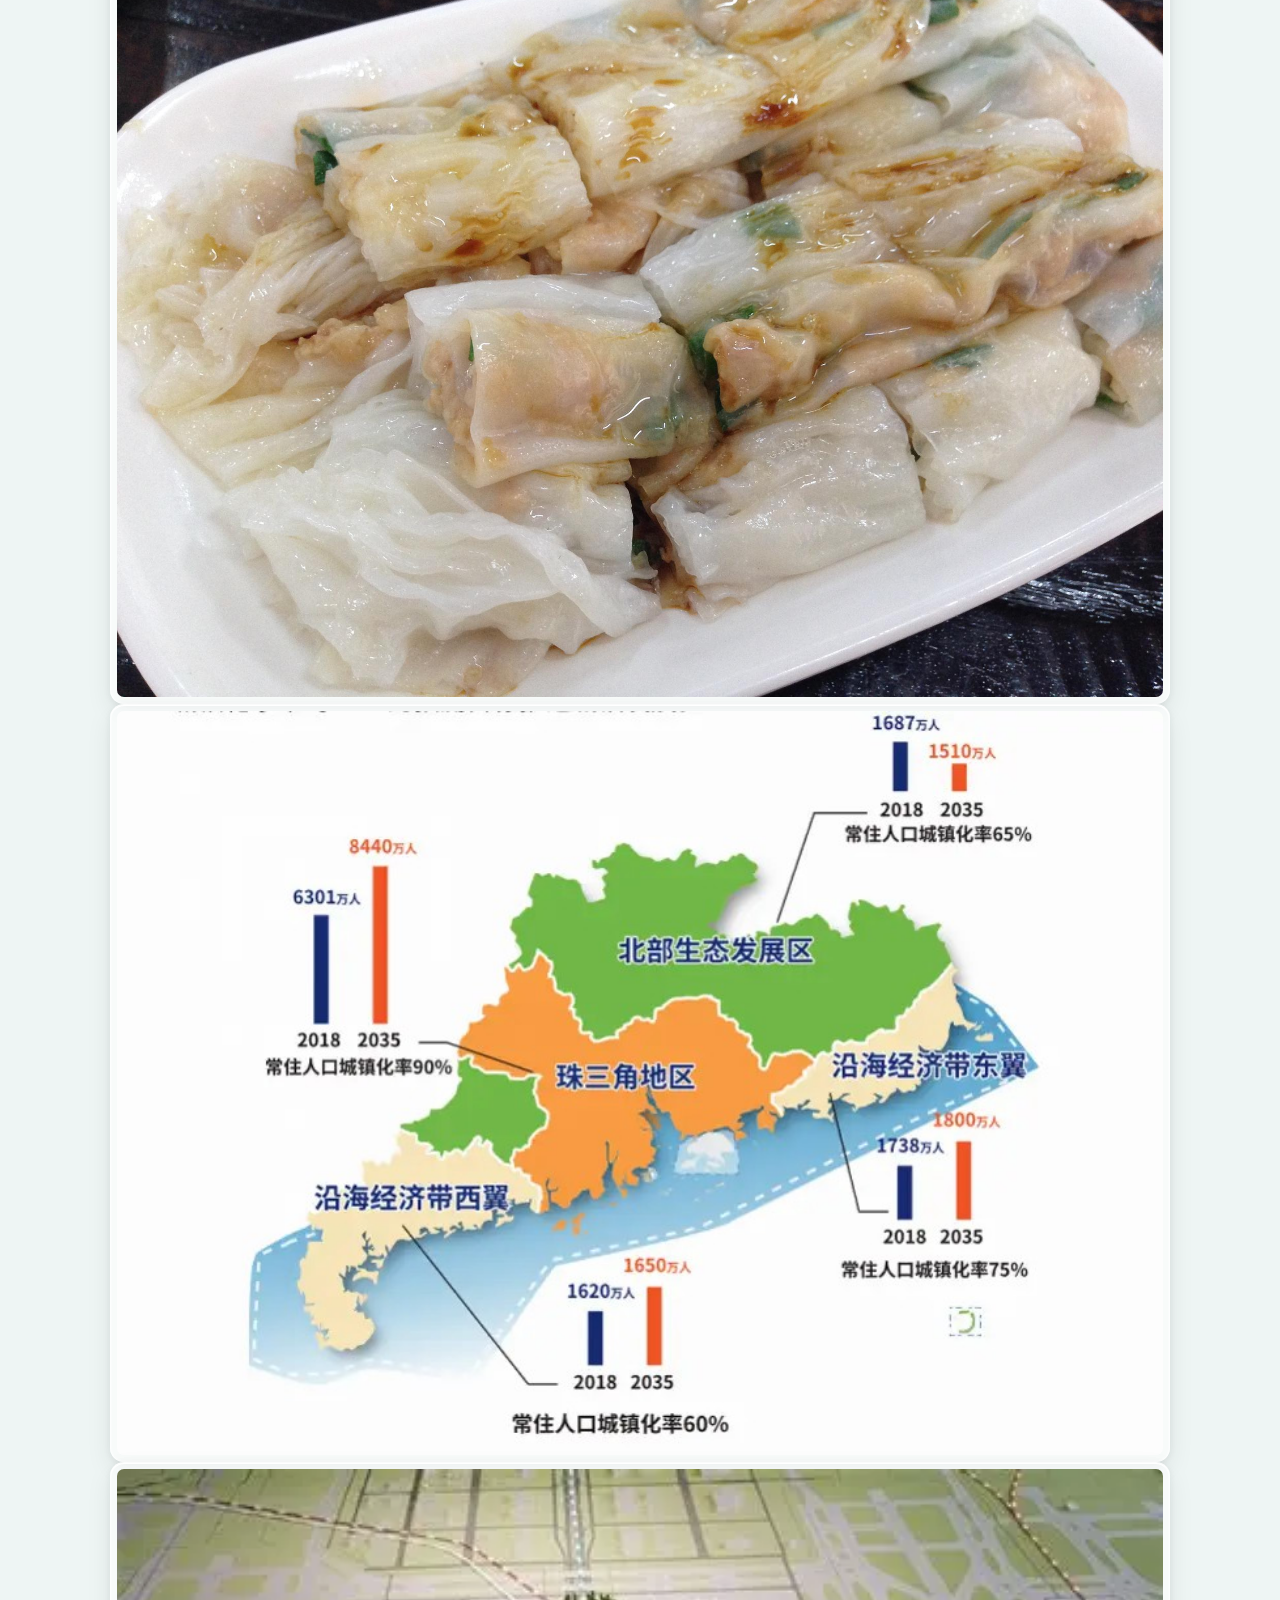
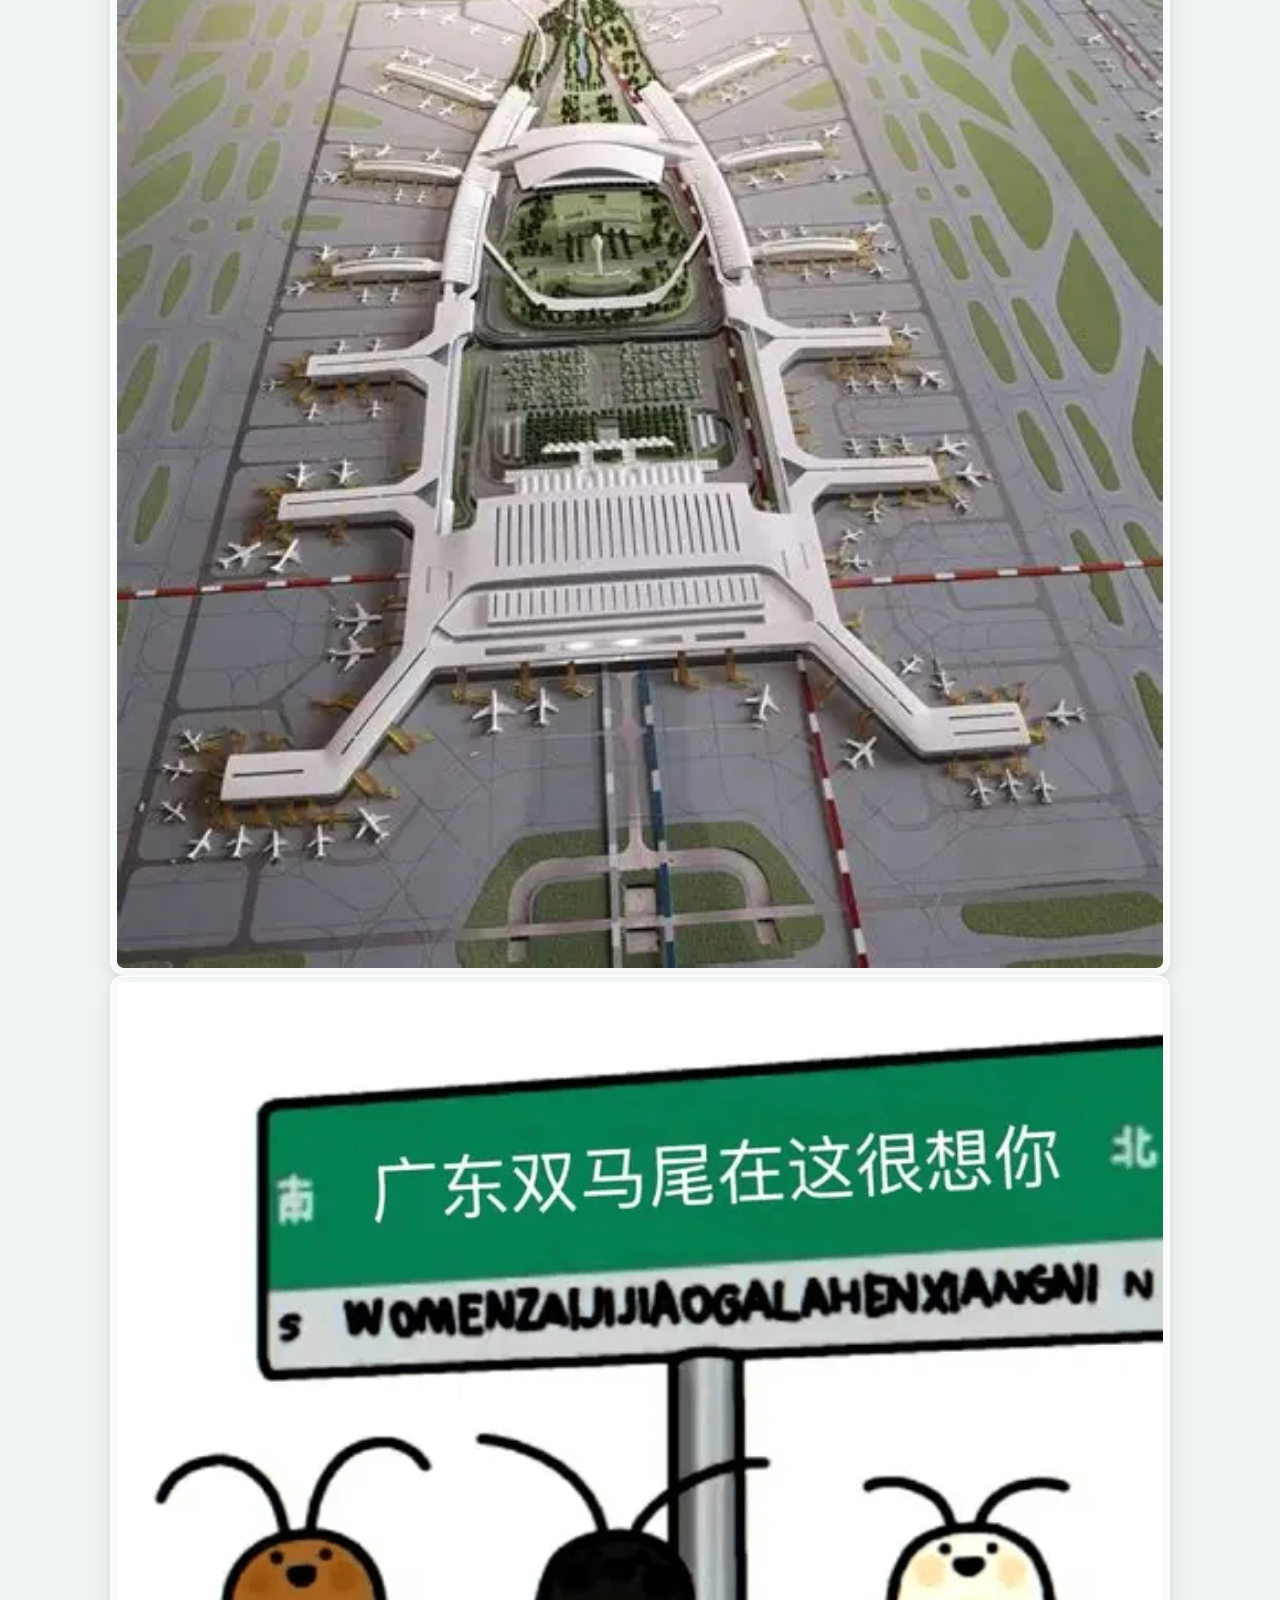
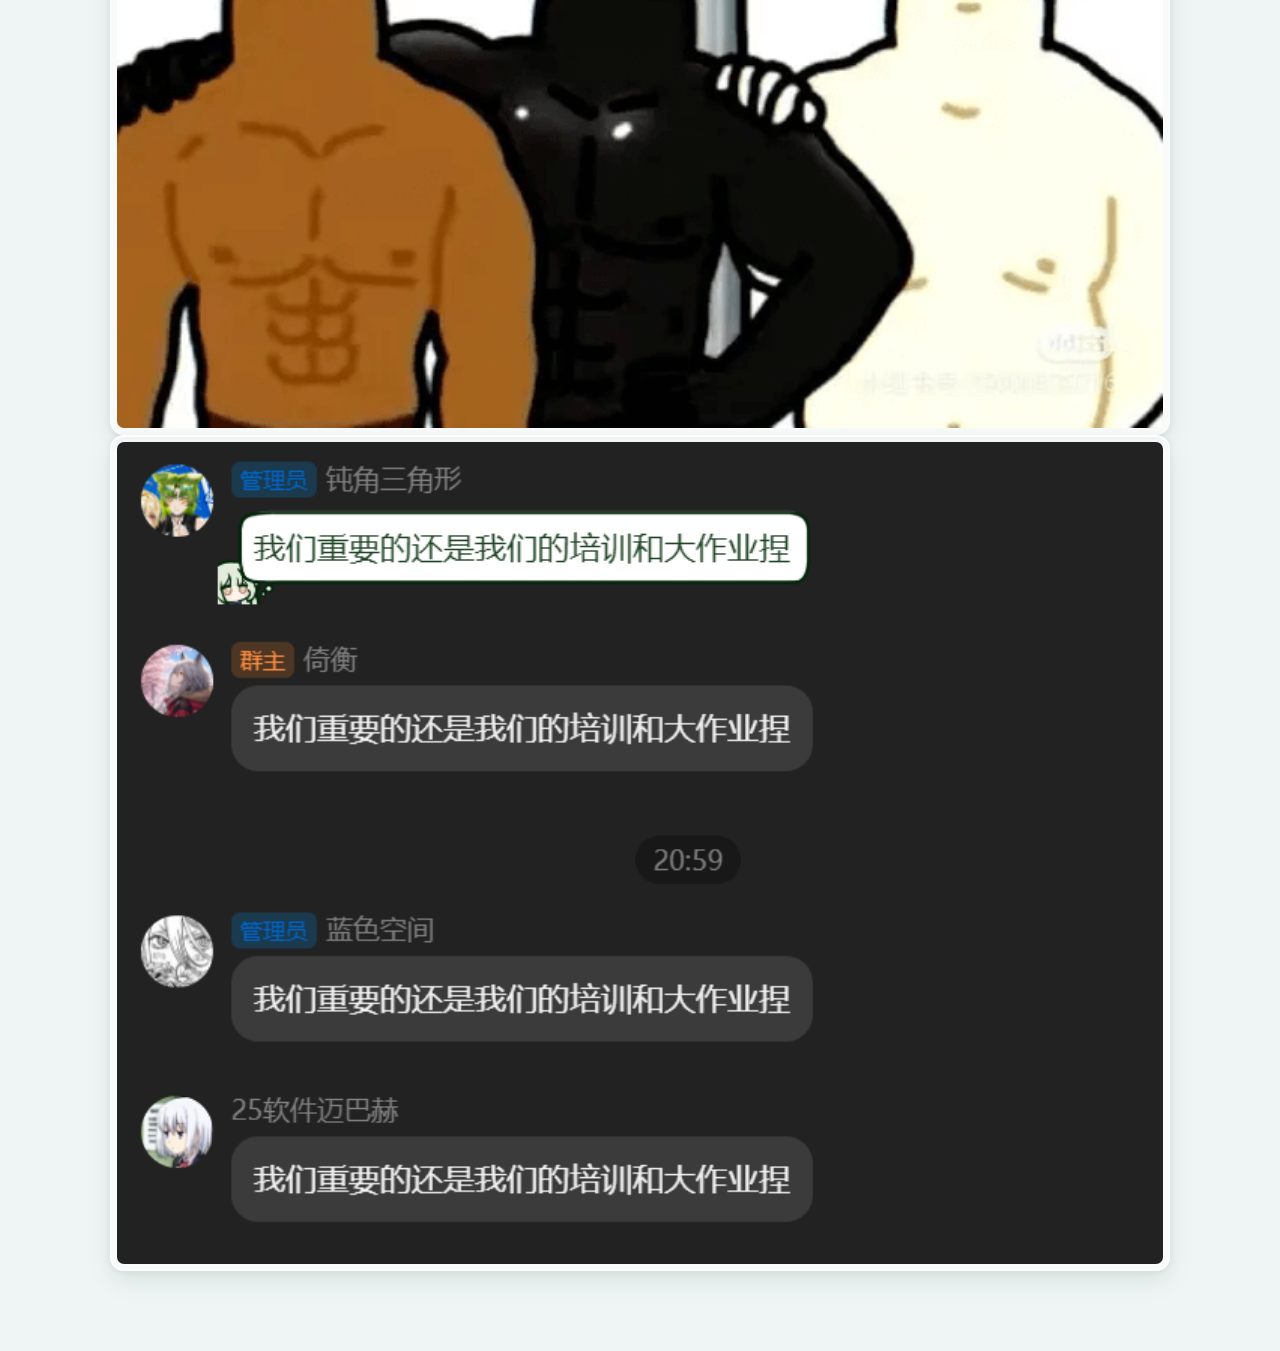
==== commit aeb5342b: "name" ====
--- a/index.html
+++ b/index.html
@@ -7,102 +7,34 @@
     <title>家乡介绍：广东（前端第一次作业）</title>
 </head>
 <body>
-    <div class="page-head" style="overflow:hidden;">
+    <div class="page-head">
         <h1><br>家乡介绍：广东（前端第一次作业）<br><br></h1>
+    by 黎凯正202600550550
     </div>
     
-    <p data-reveal>简介：广东省位于中国南部，地处珠江三角洲地区，是中国经济最发达的省份之一。<br>
+    <p>简介：广东省位于中国南部，地处珠江三角洲地区，是中国经济最发达的省份之一。<br>
         广东以其丰富的文化、历史和美食而闻名。<br>
         这里有许多著名的城市，如广州、深圳和珠海，每个城市都有其独特的魅力。
         （但是广东还有许多不为人知的小秘密哦）
     </p>
     
-    <div data-reveal="left" style="max-width:1060px;margin:26px auto 10px;text-align:left;">点击了解:</div>
+    点击了解:<br>
     <table>
         <tr>
-            <th class="part-title" data-reveal="zoom" style="--reveal-delay:0ms"><a href="1.climate.html">气候环境</a></th>
-            <th class="part-title" data-reveal="zoom" style="--reveal-delay:110ms"><a href="2.interest.html">名胜景点</a></th>
-            <th class="part-title" data-reveal="zoom" style="--reveal-delay:220ms"><a href="3.food.html">美食文化</a></th>
-            <th class="part-title" data-reveal="zoom" style="--reveal-delay:330ms"><a href="4.economic.html">经济发展</a></th>
-            <th class="part-title" data-reveal="zoom" style="--reveal-delay:440ms"><a href="5.exceptional.html">奇妙特色</a></th>
+            <th class="part-title"><a href="1.climate.html">气候环境</a></th>
+            <th class="part-title"><a href="2.interest.html">名胜景点</a></th>
+            <th class="part-title"><a href="3.food.html">美食文化</a></th>
+            <th class="part-title"><a href="4.economic.html">经济发展</a></th>
+            <th class="part-title"><a href="5.exceptional.html">奇妙特色</a></th>
         </tr>
     </table>
-    <h2 data-reveal="left">宣传图：</h2>
-    
-    <div class="media page-media" data-reveal>
-        <img data-reveal="zoom" style="--reveal-delay:0ms" src="photo/chick-map.jpg" alt="广东省地图" width="300">
-        <img data-reveal="zoom" style="--reveal-delay:90ms" src="photo/dumplings.jpg" alt="肠粉" width="300">
-        <img data-reveal="zoom" style="--reveal-delay:180ms" src="photo/生态区位图.jpg" alt="生态区位图" width="300">
-        <img data-reveal="zoom" style="--reveal-delay:0ms" src="photo/OIP-C.webp" alt="广州白云国际机场" width="300">
-        <img data-reveal="zoom" style="--reveal-delay:90ms" src="photo/cookroach.jpg" alt="小精灵" width="300">
-        <img data-reveal="zoom" style="--reveal-delay:180ms" src="photo/awa.png" alt="小精灵" width="300">
-    </div>
-
-    <script>
-    (function () {
-        var d = document.documentElement;
-        d.classList.add('js-ready');
-
-        function setup() {
-            var items = Array.prototype.slice.call(document.querySelectorAll('[data-reveal]'));
-
-            if (!('IntersectionObserver' in window)) {
-                items.forEach(function (el) { el.classList.add('is-in'); });
-                return;
-            }
-
-            var io = new IntersectionObserver(function (entries) {
-                entries.forEach(function (entry) {
-                    if (entry.isIntersecting) {
-                        entry.target.classList.add('is-in');
-                        io.unobserve(entry.target);
-                    }
-                });
-            }, { threshold: 0.08, rootMargin: '0px 0px -8% 0px' });
-
-            items.forEach(function (el) { io.observe(el); });
-        }
-
-        // 顶部阅读进度条
-        function progress() {
-            var bar = document.createElement('div');
-            bar.className = 'read-progress';
-            bar.setAttribute('aria-hidden', 'true');
-            document.body.appendChild(bar);
-
-            var ticking = false;
-
-            function update() {
-                ticking = false;
-                var doc = document.documentElement;
-                var max = doc.scrollHeight - window.innerHeight;
-                var p = max > 0 ? Math.min(1, Math.max(0, window.pageYOffset / max)) : 0;
-                bar.style.setProperty('--p', p.toFixed(4));
-            }
-
-            function onScroll() {
-                if (!ticking) {
-                    ticking = true;
-                    window.requestAnimationFrame(update);
-                }
-            }
-
-            window.addEventListener('scroll', onScroll, { passive: true });
-            window.addEventListener('resize', onScroll);
-            update();
-        }
-
-        function boot() {
-            setup();
-            progress();
-        }
-
-        if (document.readyState === 'loading') {
-            document.addEventListener('DOMContentLoaded', boot);
-        } else {
-            boot();
-        }
-    })();
-    </script>
+    <br><h2>宣传图：</h2><br>
+    <img src="photo/chick-map.jpg" alt="广东省地图" width="300">
+    <img src="photo/dumplings.jpg" alt="肠粉" width="300">
+    <img src="photo/生态区位图.jpg" alt="生态区位图" width="300">
+    <br>
+    <img src="photo/OIP-C.webp" alt="广州白云国际机场" width="300">
+    <img src="photo/cookroach.jpg" alt="小精灵" width="300">
+    <img src="photo/awa.png" alt="小精灵" width="300">
 </body>
-</html>
+</html>
